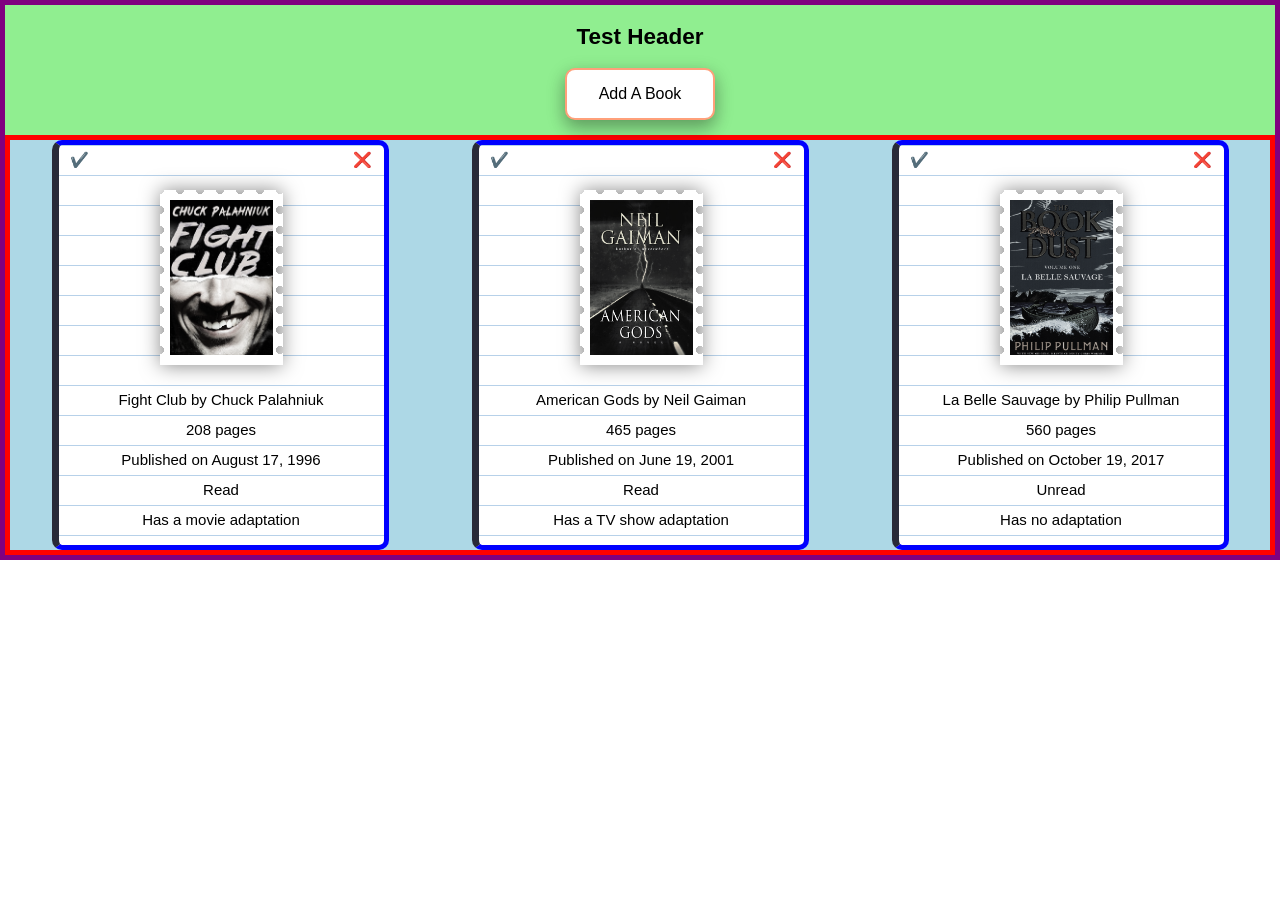
==== index.html @ 243e5eb3 "Fix read/unread capitalization" ====
<!DOCTYPE html>
<html lang="en">
<head>
    <meta charset="UTF-8">
    <meta name="viewport" content="width=device-width, initial-scale=1.0">
    <link rel="stylesheet" href="style.css">
    <title>📚 Library 📚</title>
</head>
<body>
    <div id="container" style="text-align: center;">
        <h2>Test Header</h2>
        <!-- modal with form -->
        <dialog id="bookInput">
            <form id="userInput">
            <p>
                <label>
                    <p style="font-weight: bold;">Book Information</p>
                    <label for="title" style="font-weight: bold;">Title:</label><br>
                    <input type="text" id="title" name="title" placeholder="Fight Club"><br><br>
                    <label for="author" style="font-weight: bold;">Author:</label><br>
                    <input type="text" id="author" name="author" placeholder="Chuck Palahniuk"><br><br>
                    <label for="pages" style="font-weight: bold;">Pages:</label><br>
                    <input type="number" pattern="[0-9]+" id="pages" name="pages" placeholder="208"><br><br>
                    <label for="published" style="font-weight: bold;">Publication Date:</label><br>
                    <input type="text" id="published" name="published" placeholder="August 17, 1996"><br><br>
                    <label for="stats" style="font-weight: bold;">Read stats:</label><br>
                        <select id="stats" name="stats">
                            <option value="Read">Read</option>
                            <option value="Unread">Unread</option>
                        </select>
                    </label><br><br>
                    <label for="adaptation" style="font-weight: bold;">Has Adaptation:</label><br>
                        <select id="adaptation" name="adaptation">
                            <option value="no">No</option>
                            <option value="movie">Movie</option>
                            <option value="show">TV Show</option>
                        </select>
                    </label><br><br>
                    <label for="cover" style="font-weight: bold;">Book cover:</label><br>
                        <input type="file" id="cover" name="cover" accept="image/png, image/jpeg" />
            </p>
            <div>
                <button value="cancel" formmethod="dialog">Cancel</button>
                <button id="confirmBtn" value="default">Confirm</button>
            </div>
            </form>
        </dialog>
        <p>
            <button id="addBook">Add A Book</button>
        </p>
        <output></output>

        <div id="bookContainer">
        </div>
    </div>
    <script src="libscript.js"></script>
</body>
</html>
---- style.css ----
/* style.css */
body {
    background: #fff;
    font-family: sans-serif;
    font-size: 15px;
	margin : 0px;
}

/* main container */
#container {
	background-color: lightgreen; /* placeholder */
	border: thick solid purple; /* placeholder */
}

/* "add a book" button styling */
#addBook {
	border: none;
	border-radius: 10px;
	background-color: white; /* placeholder */
	color: black; 
	border: 2px solid lightsalmon; /* placeholder */
	padding: 15px 32px;
	font-size: 16px;
	text-align: center;
	text-decoration: none;
	display: inline-block;
	cursor: pointer;
	box-shadow: 0 8px 16px 0 rgba(0,0,0,0.2), 0 6px 20px 0 rgba(0,0,0,0.19);
}

#addBook:active {
	background-color: pink; /* placeholder */
	box-shadow: 0 5px #666;
	transform: translateY(4px);
}

/* container to hold all created books */
#bookContainer {
    background-color: lightblue; /* placeholder */
    border: thick solid red; /* placeholder */
	display: flex;
	flex-wrap: wrap;
	justify-content: space-around;
}

/* book card styling */
.bookCard {
    background-color: #fff;
    border: thick solid blue; /* placeholder */
    width: 325px;
    height: 400px;
    border-radius: 10px;
    border-left: 0.5em solid #282A38; /* colored left border; placeholder color */
    /* horizontal lines through card */
    line-height: 30px;
    background-image: -webkit-linear-gradient(#b7d1e9 1px, transparent 1px);
    background-image: linear-gradient(#b7d1e9 1px, transparent 1px);
    -webkit-background-size: 100% 30px;
    background-size: 100% 30px;
}

/* stamp background effect for book cover images */
.stamp {
	width: 280px;
	height: 180px;
	display: inline-block;
	padding: 10px;
	background: white;
	position: relative;
    filter: none;
	-webkit-filter: drop-shadow(0px 0px 10px rgba(0,0,0,0.5));
	background: radial-gradient(
		transparent 0px, 
		transparent 4px, 
		white 4px,
		white
	);
	background-size: 20px 20px;
	background-position: -10px -10px;
}

.stamp:after {
	content: '';
	position: absolute;
	left: 5px; top: 5px; right: 5px; bottom: 5px;
	z-index: -1;
}

.stamp:before {
	content: 'CSS3';
	position: absolute;
	bottom: 0; left: 0;
	font: bold 24px arial;
	color: white;
	opacity: 0.75;
	line-height: 100%;
	padding: 20px;
}

.stamp:not(:hover) {
	filter: none;
	-webkit-filter: drop-shadow(0px 0px 10px rgba(0,0,0,0.5)) grayscale(80%);
}

/* form within modal */
#cover {
	text-align: center;
}

input:invalid {
    border-style: solid;
    border-width: thin;
    border-color: red;
}
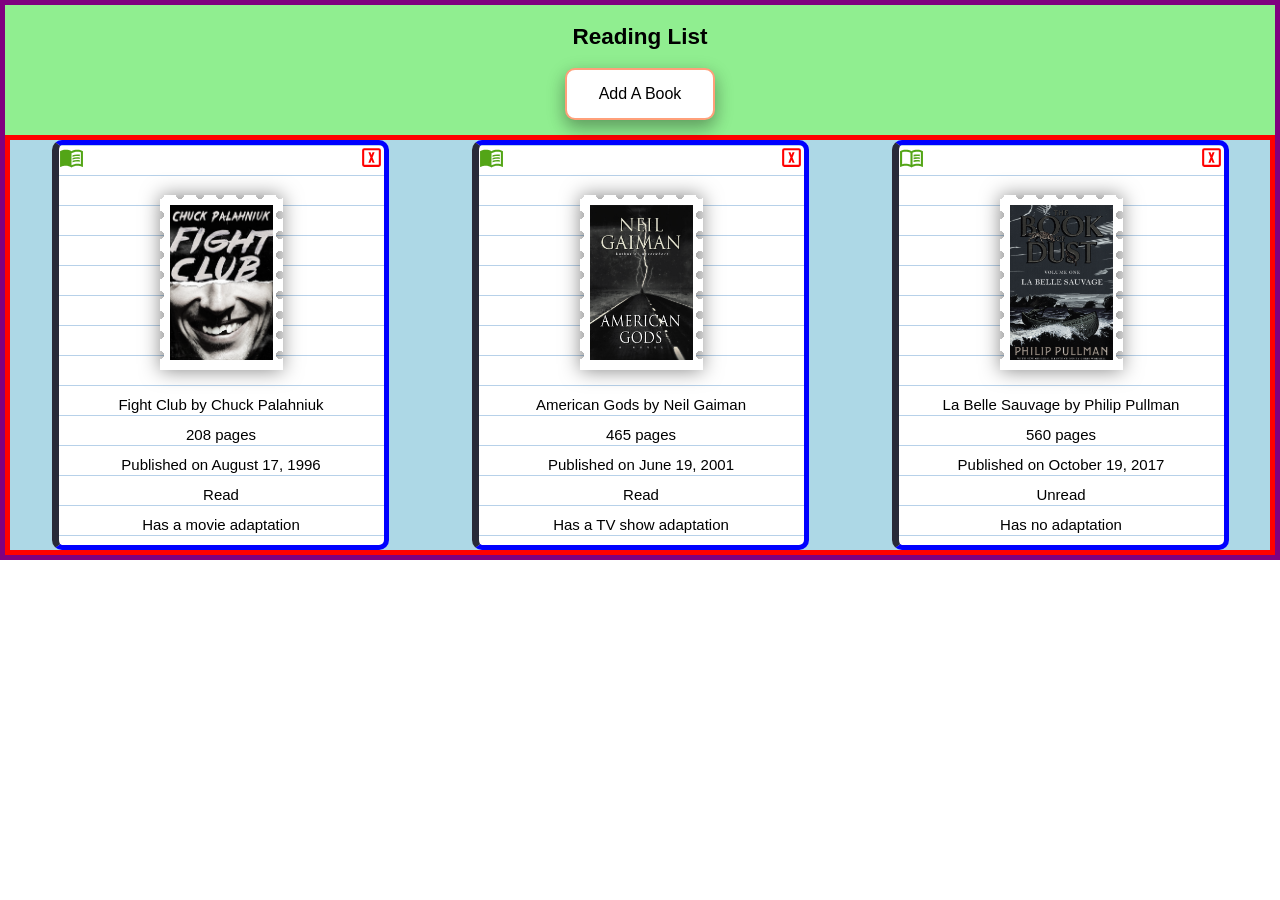
==== commit 84826f37: "Replace header dummy text with real text" ====
--- a/index.html
+++ b/index.html
@@ -8,7 +8,7 @@
 </head>
 <body>
     <div id="container" style="text-align: center;">
-        <h2>Test Header</h2>
+        <h2>Reading List</h2>
         <!-- modal with form -->
         <dialog id="bookInput">
             <form id="userInput">
@@ -32,8 +32,8 @@
                     <label for="adaptation" style="font-weight: bold;">Has Adaptation:</label><br>
                         <select id="adaptation" name="adaptation">
                             <option value="no">No</option>
-                            <option value="movie">Movie</option>
-                            <option value="show">TV Show</option>
+                            <option value="a movie">Movie</option>
+                            <option value="a TV show">TV Show</option>
                         </select>
                     </label><br><br>
                     <label for="cover" style="font-weight: bold;">Book cover:</label><br>
--- a/style.css
+++ b/style.css
@@ -102,6 +102,43 @@
 	-webkit-filter: drop-shadow(0px 0px 10px rgba(0,0,0,0.5)) grayscale(80%);
 }
 
+.icon-bar {
+	display: flex;
+	justify-content: space-between;
+	align-items: center;
+}
+
+.cross {
+	filter: 
+		invert(25%) 
+		sepia(90%) 
+		saturate(7469%) 
+		hue-rotate(359deg) 
+		brightness(90%) 
+		contrast(127%);
+}
+
+.book-bold,
+.book-outline {
+	height: 25px;
+	width: auto;
+}
+
+.book-bold,
+.book-outline {
+	filter: 
+	invert(54%) 
+	sepia(93%) 
+	saturate(2724%) 
+	hue-rotate(60deg) 
+	brightness(97%) 
+	contrast(82%);
+}
+
+.cross:active {
+	transform: translateY(4px);
+}
+
 /* form within modal */
 #cover {
 	text-align: center;
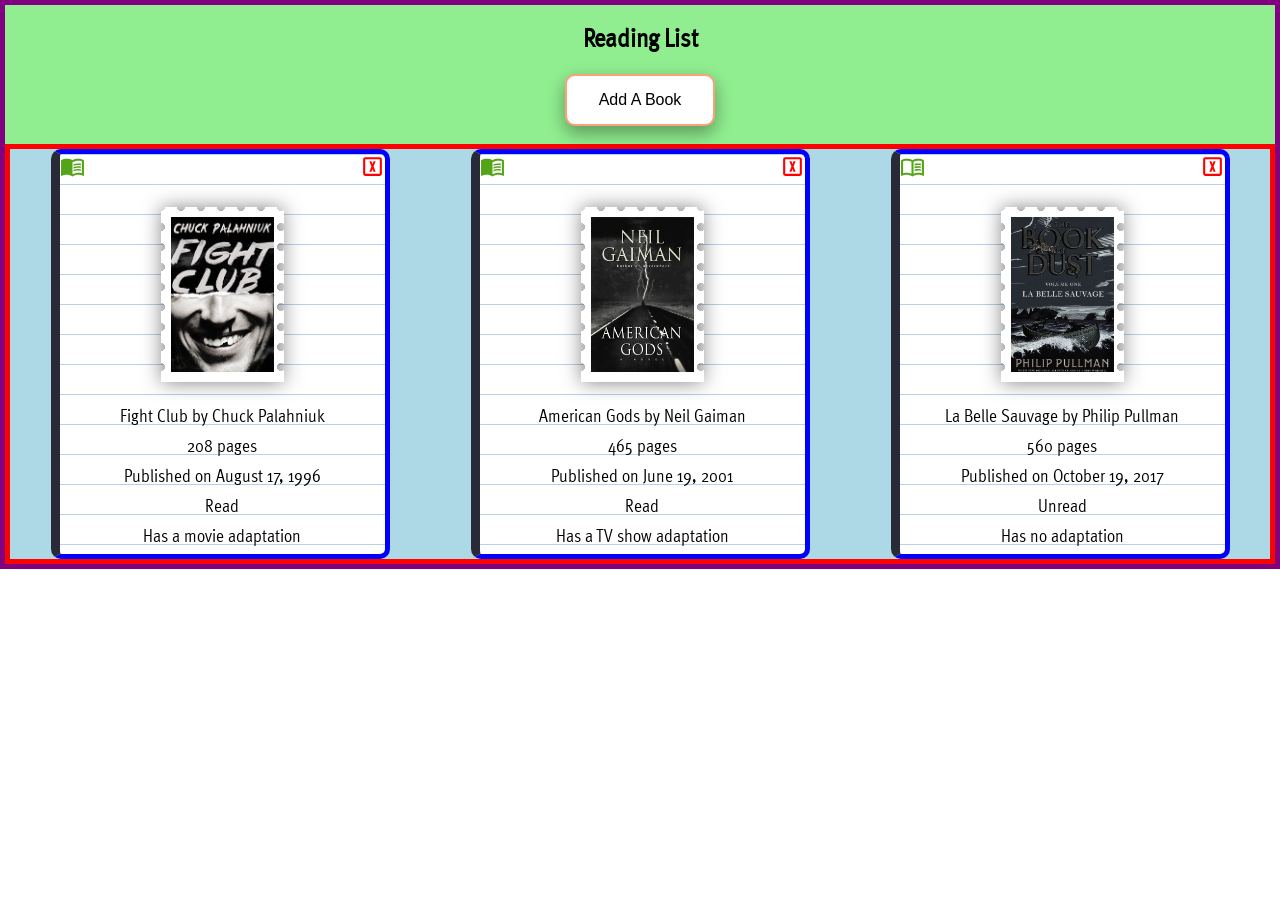
==== commit 3e28caa8: "Fix capitalization and spelling issue in modal" ====
--- a/index.html
+++ b/index.html
@@ -23,7 +23,7 @@
                     <input type="number" pattern="[0-9]+" id="pages" name="pages" placeholder="208"><br><br>
                     <label for="published" style="font-weight: bold;">Publication Date:</label><br>
                     <input type="text" id="published" name="published" placeholder="August 17, 1996"><br><br>
-                    <label for="stats" style="font-weight: bold;">Read stats:</label><br>
+                    <label for="stats" style="font-weight: bold;">Read Status:</label><br>
                         <select id="stats" name="stats">
                             <option value="Read">Read</option>
                             <option value="Unread">Unread</option>
@@ -36,7 +36,7 @@
                             <option value="a TV show">TV Show</option>
                         </select>
                     </label><br><br>
-                    <label for="cover" style="font-weight: bold;">Book cover:</label><br>
+                    <label for="cover" style="font-weight: bold;">Book Cover:</label><br>
                         <input type="file" id="cover" name="cover" accept="image/png, image/jpeg" />
             </p>
             <div>
--- a/style.css
+++ b/style.css
@@ -1,9 +1,22 @@
 /* style.css */
+
+@font-face {
+    font-family: 'meta_procond_regular';
+    src: url('font/ffmetaprocondrg-webfont.woff2') format('woff2'),
+         url('font/ffmetaprocondrg-webfont.woff') format('woff');
+    font-weight: normal;
+    font-style: normal;
+}
+
 body {
     background: #fff;
-    font-family: sans-serif;
-    font-size: 15px;
+    font-family: 'meta_procond_regular';
+    font-size: 18px;
 	margin : 0px;
+}
+
+h2 {
+	font-size: 26px;
 }
 
 /* main container */
@@ -77,6 +90,7 @@
 	);
 	background-size: 20px 20px;
 	background-position: -10px -10px;
+	transition-duration: 0.4s;
 }
 
 .stamp:after {
@@ -102,12 +116,14 @@
 	-webkit-filter: drop-shadow(0px 0px 10px rgba(0,0,0,0.5)) grayscale(80%);
 }
 
+/* section to hold book and x icons */
 .icon-bar {
 	display: flex;
 	justify-content: space-between;
 	align-items: center;
 }
 
+/* X icon to remove book */
 .cross {
 	filter: 
 		invert(25%) 
@@ -118,6 +134,11 @@
 		contrast(127%);
 }
 
+.cross:active {
+	transform: translateY(4px);
+}
+
+/* book icon to toggle read/unread status */
 .book-bold,
 .book-outline {
 	height: 25px;
@@ -135,10 +156,6 @@
 	contrast(82%);
 }
 
-.cross:active {
-	transform: translateY(4px);
-}
-
 /* form within modal */
 #cover {
 	text-align: center;
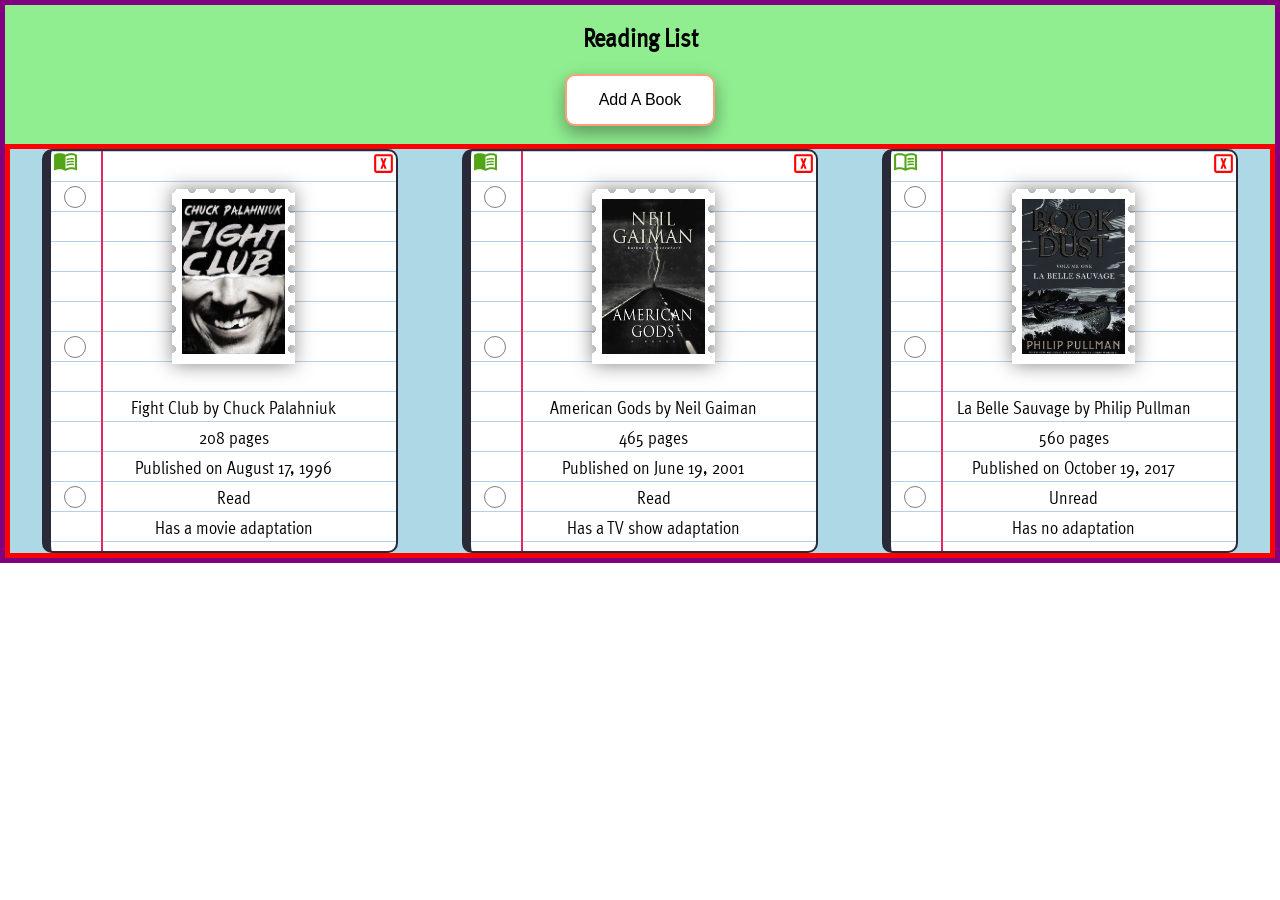
==== commit 6aec7ba9: "Re-order cancel and confirm form buttons" ====
--- a/index.html
+++ b/index.html
@@ -40,8 +40,8 @@
                         <input type="file" id="cover" name="cover" accept="image/png, image/jpeg" />
             </p>
             <div>
+                <button id="confirmBtn" value="default">Confirm</button>
                 <button value="cancel" formmethod="dialog">Cancel</button>
-                <button id="confirmBtn" value="default">Confirm</button>
             </div>
             </form>
         </dialog>
--- a/style.css
+++ b/style.css
@@ -58,18 +58,72 @@
 
 /* book card styling */
 .bookCard {
+    position: relative;
     background-color: #fff;
-    border: thick solid blue; /* placeholder */
+    border: 0.15em solid #282A38;
+	border-left: 0.5em solid #282A38;
     width: 325px;
     height: 400px;
     border-radius: 10px;
-    border-left: 0.5em solid #282A38; /* colored left border; placeholder color */
     /* horizontal lines through card */
     line-height: 30px;
-    background-image: -webkit-linear-gradient(#b7d1e9 1px, transparent 1px);
     background-image: linear-gradient(#b7d1e9 1px, transparent 1px);
-    -webkit-background-size: 100% 30px;
     background-size: 100% 30px;
+    overflow: hidden;
+    padding-left: 20px; /* allows space beside the line */
+}
+
+/* move book icon to left side of red line */
+.book-icon-left {
+    position: absolute;
+    left: 2px;
+    top: 15px;
+    transform: translateY(-50%);
+    z-index: 2;
+}
+
+/* vertical red line */
+.bookCard::before {
+    content: '';
+    position: absolute;
+    top: 0;
+    bottom: 0;
+    left: 50px;
+    width: 2px;
+    background-color: #E6245F;
+    z-index: 1;
+}
+
+/* vertical dots */
+.holePunch1::before,
+.holePunch2::before,
+.holePunch3::before {
+	content: "";
+	border-radius: 50%;
+	border: solid thin gray;
+	height: 20px; /* Changed */
+	width: 20px; /* Changed */
+	background-color: #fff;
+	position: absolute; /* Added */
+	left: -170px; /* Added */
+}
+
+.holePunch1::before {
+	top: 35px;
+}
+
+.holePunch2::before {
+	top: 185px;
+}
+
+.holePunch3::before {
+	top: 335px;
+}
+
+.holePunch1,
+.holePunch2,
+.holePunch3 {
+	position: relative; /* Added */
 }
 
 /* stamp background effect for book cover images */
@@ -132,6 +186,9 @@
 		hue-rotate(359deg) 
 		brightness(90%) 
 		contrast(127%);
+	height: 25px;
+	width: auto;
+	margin-left: 300px;
 }
 
 .cross:active {
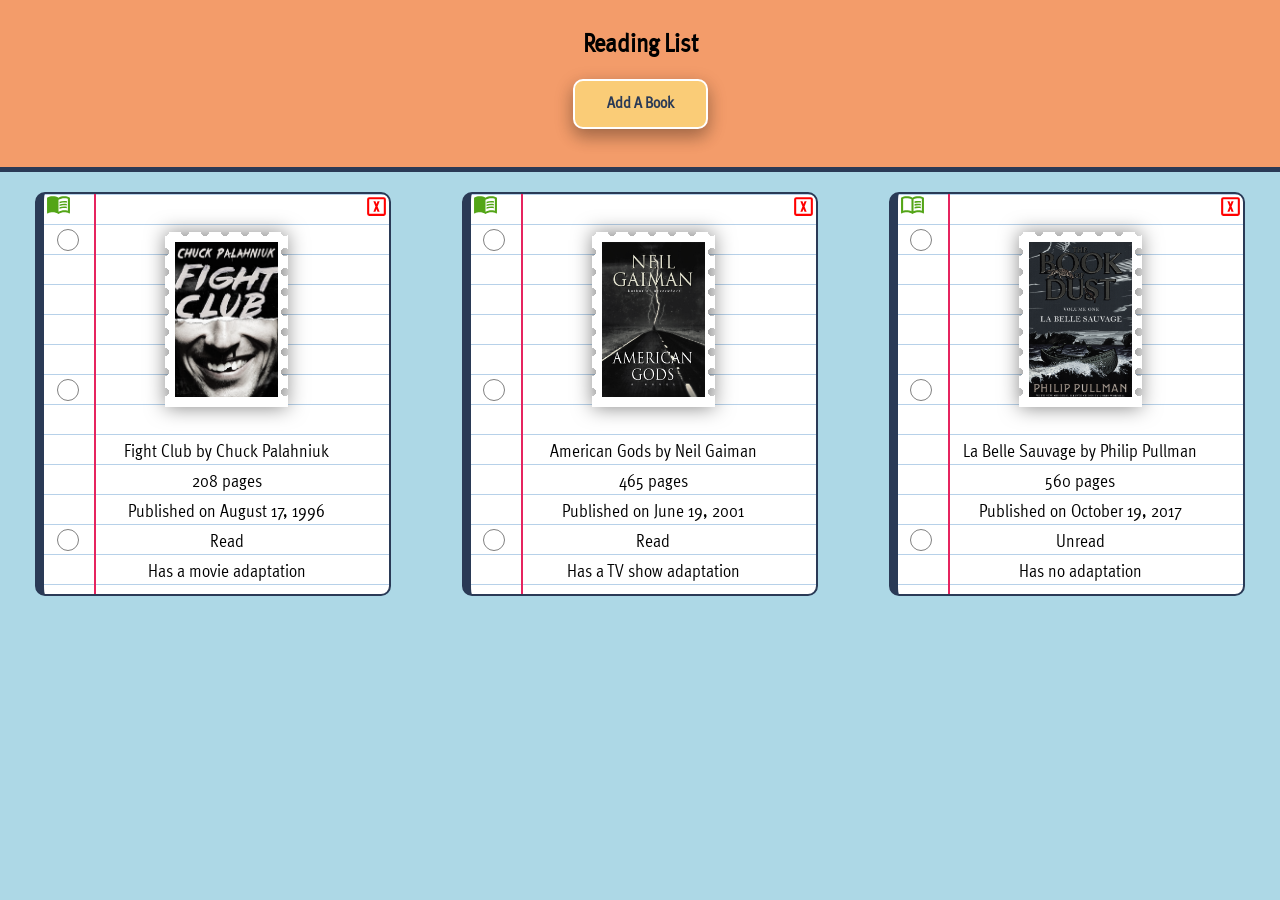
==== commit ea222ca6: "Set read/unread stats to be automatically set to unread when adding a new book" ====
--- a/index.html
+++ b/index.html
@@ -25,8 +25,8 @@
                     <input type="text" id="published" name="published" placeholder="August 17, 1996"><br><br>
                     <label for="stats" style="font-weight: bold;">Read Status:</label><br>
                         <select id="stats" name="stats">
+                            <option value="Unread" selected="selected">Unread</option>
                             <option value="Read">Read</option>
-                            <option value="Unread">Unread</option>
                         </select>
                     </label><br><br>
                     <label for="adaptation" style="font-weight: bold;">Has Adaptation:</label><br>
--- a/style.css
+++ b/style.css
@@ -8,11 +8,14 @@
     font-style: normal;
 }
 
+* {
+	font-family: 'meta_procond_regular';
+    font-size: 18px;
+}
+
 body {
-    background: #fff;
-    font-family: 'meta_procond_regular';
-    font-size: 18px;
-	margin : 0px;
+    background: lightblue;
+	margin: 0px;
 }
 
 h2 {
@@ -21,19 +24,21 @@
 
 /* main container */
 #container {
-	background-color: lightgreen; /* placeholder */
-	border: thick solid purple; /* placeholder */
+	background-color: #f39c6a;
+	padding-top: 10px;
 }
 
 /* "add a book" button styling */
 #addBook {
 	border: none;
 	border-radius: 10px;
-	background-color: white; /* placeholder */
-	color: black; 
-	border: 2px solid lightsalmon; /* placeholder */
+	background-color: #facc77;  /* #facc77 */
+	color: #2a3a56;
+	border: 2px solid white; 
+	margin-bottom: 20px;
 	padding: 15px 32px;
 	font-size: 16px;
+	font-weight: bold;
 	text-align: center;
 	text-decoration: none;
 	display: inline-block;
@@ -42,26 +47,28 @@
 }
 
 #addBook:active {
-	background-color: pink; /* placeholder */
-	box-shadow: 0 5px #666;
+	background-color: #2a3a56;
+	box-shadow: 0 8px 16px 0 rgba(0,0,0,0.2), 0 6px 20px 0 rgba(0,0,0,0.19);
 	transform: translateY(4px);
+	color: #facc77;
 }
 
 /* container to hold all created books */
 #bookContainer {
-    background-color: lightblue; /* placeholder */
-    border: thick solid red; /* placeholder */
+    background-color: lightblue; 
 	display: flex;
 	flex-wrap: wrap;
 	justify-content: space-around;
+	padding-top: 20px;
+	border-top: solid thick #2a3a56;
 }
 
 /* book card styling */
 .bookCard {
     position: relative;
     background-color: #fff;
-    border: 0.15em solid #282A38;
-	border-left: 0.5em solid #282A38;
+    border: 0.15em solid #2a3a56;
+	border-left: 0.5em solid #2a3a56;
     width: 325px;
     height: 400px;
     border-radius: 10px;
@@ -71,6 +78,7 @@
     background-size: 100% 30px;
     overflow: hidden;
     padding-left: 20px; /* allows space beside the line */
+	margin-bottom: 20px;
 }
 
 /* move book icon to left side of red line */
@@ -101,11 +109,11 @@
 	content: "";
 	border-radius: 50%;
 	border: solid thin gray;
-	height: 20px; /* Changed */
-	width: 20px; /* Changed */
+	height: 20px; 
+	width: 20px; 
 	background-color: #fff;
-	position: absolute; /* Added */
-	left: -170px; /* Added */
+	position: absolute; 
+	left: -170px; 
 }
 
 .holePunch1::before {
@@ -123,7 +131,7 @@
 .holePunch1,
 .holePunch2,
 .holePunch3 {
-	position: relative; /* Added */
+	position: relative; 
 }
 
 /* stamp background effect for book cover images */
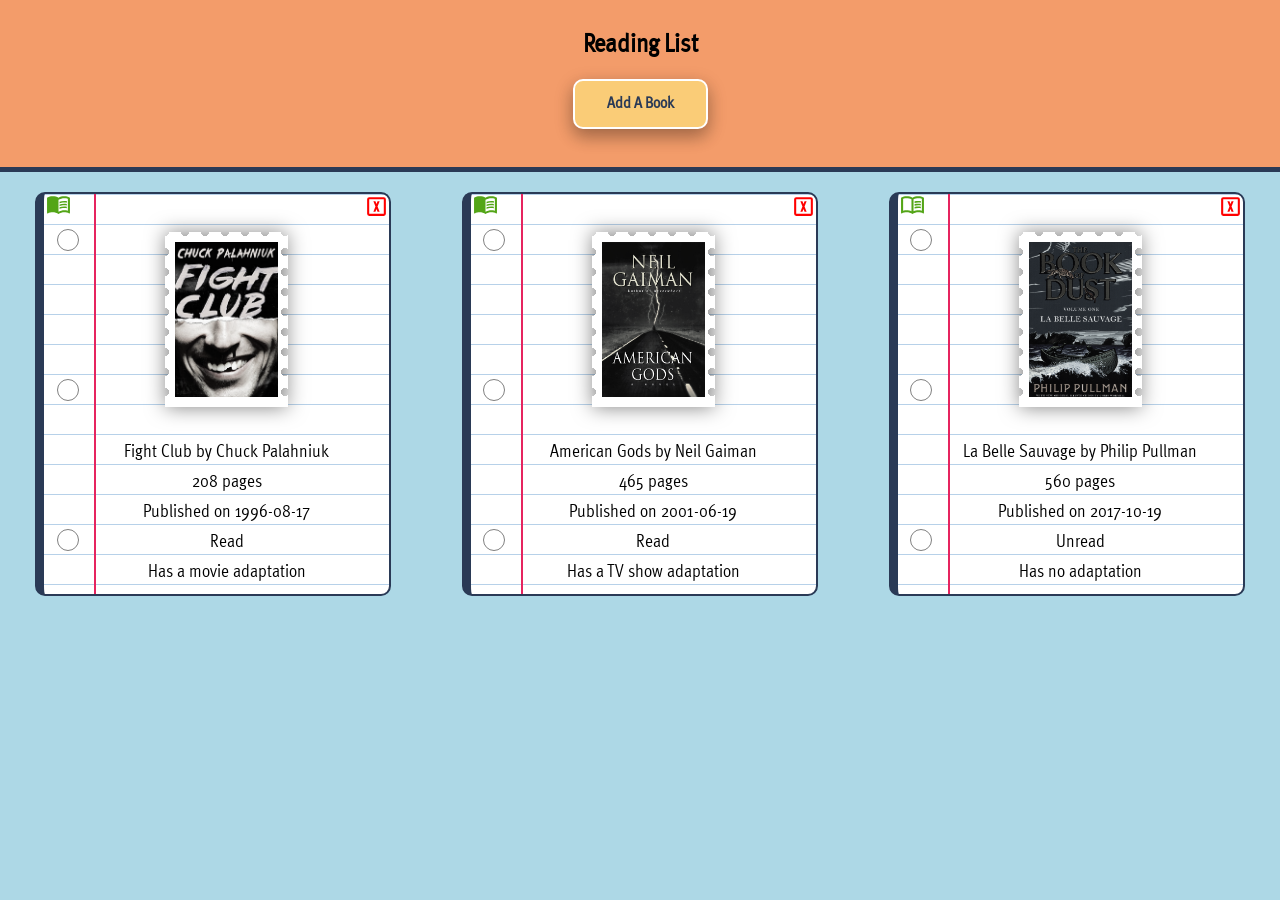
==== commit 00ca9c23: "Form format adjustments Adjust publication format and add date picker Set title, author, page, and p" ====
--- a/index.html
+++ b/index.html
@@ -16,13 +16,13 @@
                 <label>
                     <p style="font-weight: bold;">Book Information</p>
                     <label for="title" style="font-weight: bold;">Title:</label><br>
-                    <input type="text" id="title" name="title" placeholder="Fight Club"><br><br>
+                    <input type="text" id="title" name="title" placeholder="Fight Club" required><br><br>
                     <label for="author" style="font-weight: bold;">Author:</label><br>
-                    <input type="text" id="author" name="author" placeholder="Chuck Palahniuk"><br><br>
+                    <input type="text" id="author" name="author" placeholder="Chuck Palahniuk" required><br><br>
                     <label for="pages" style="font-weight: bold;">Pages:</label><br>
-                    <input type="number" pattern="[0-9]+" id="pages" name="pages" placeholder="208"><br><br>
+                    <input type="number" pattern="[0-9]+" id="pages" name="pages" placeholder="208" required><br><br>
                     <label for="published" style="font-weight: bold;">Publication Date:</label><br>
-                    <input type="text" id="published" name="published" placeholder="August 17, 1996"><br><br>
+                    <input type="date" id="published" name="published" required><br><br>
                     <label for="stats" style="font-weight: bold;">Read Status:</label><br>
                         <select id="stats" name="stats">
                             <option value="Unread" selected="selected">Unread</option>
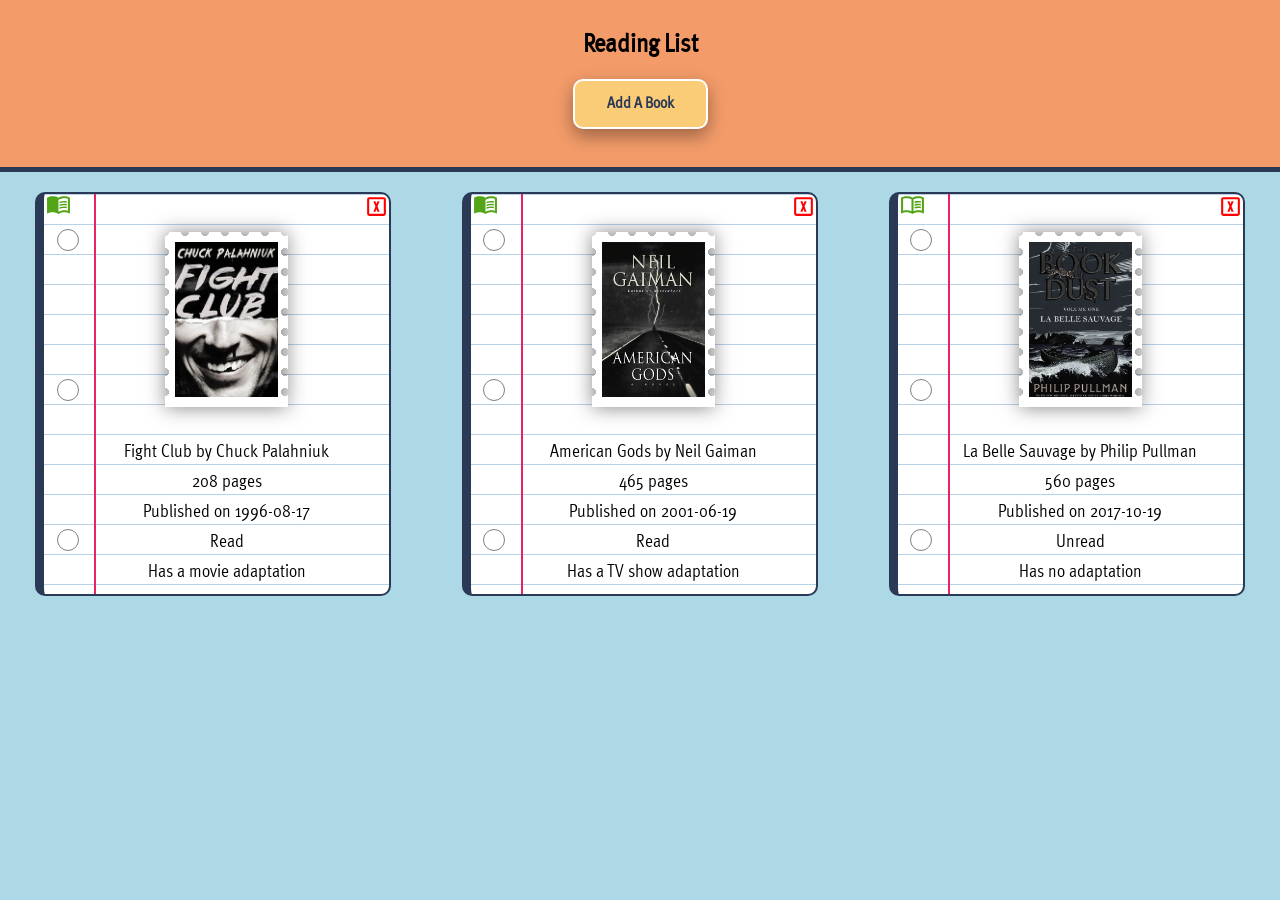
==== commit 19ce14b7: "Add form validation and fix cancel button issue Add form validation for title, author, page, and pub" ====
--- a/index.html
+++ b/index.html
@@ -16,11 +16,11 @@
                 <label>
                     <p style="font-weight: bold;">Book Information</p>
                     <label for="title" style="font-weight: bold;">Title:</label><br>
-                    <input type="text" id="title" name="title" placeholder="Fight Club" required><br><br>
+                    <input type="text" id="title" name="title" placeholder="Fight Club" minlength="1" required><br><br>
                     <label for="author" style="font-weight: bold;">Author:</label><br>
-                    <input type="text" id="author" name="author" placeholder="Chuck Palahniuk" required><br><br>
+                    <input type="text" id="author" name="author" placeholder="Chuck Palahniuk" minlength="1" required><br><br>
                     <label for="pages" style="font-weight: bold;">Pages:</label><br>
-                    <input type="number" pattern="[0-9]+" id="pages" name="pages" placeholder="208" required><br><br>
+                    <input type="number" pattern="[0-9]+" id="pages" name="pages" placeholder="208" min="1" required><br><br>
                     <label for="published" style="font-weight: bold;">Publication Date:</label><br>
                     <input type="date" id="published" name="published" required><br><br>
                     <label for="stats" style="font-weight: bold;">Read Status:</label><br>
@@ -41,7 +41,7 @@
             </p>
             <div>
                 <button id="confirmBtn" value="default">Confirm</button>
-                <button value="cancel" formmethod="dialog">Cancel</button>
+                <button value="cancel" formmethod="dialog" formnovalidate>Cancel</button>
             </div>
             </form>
         </dialog>
